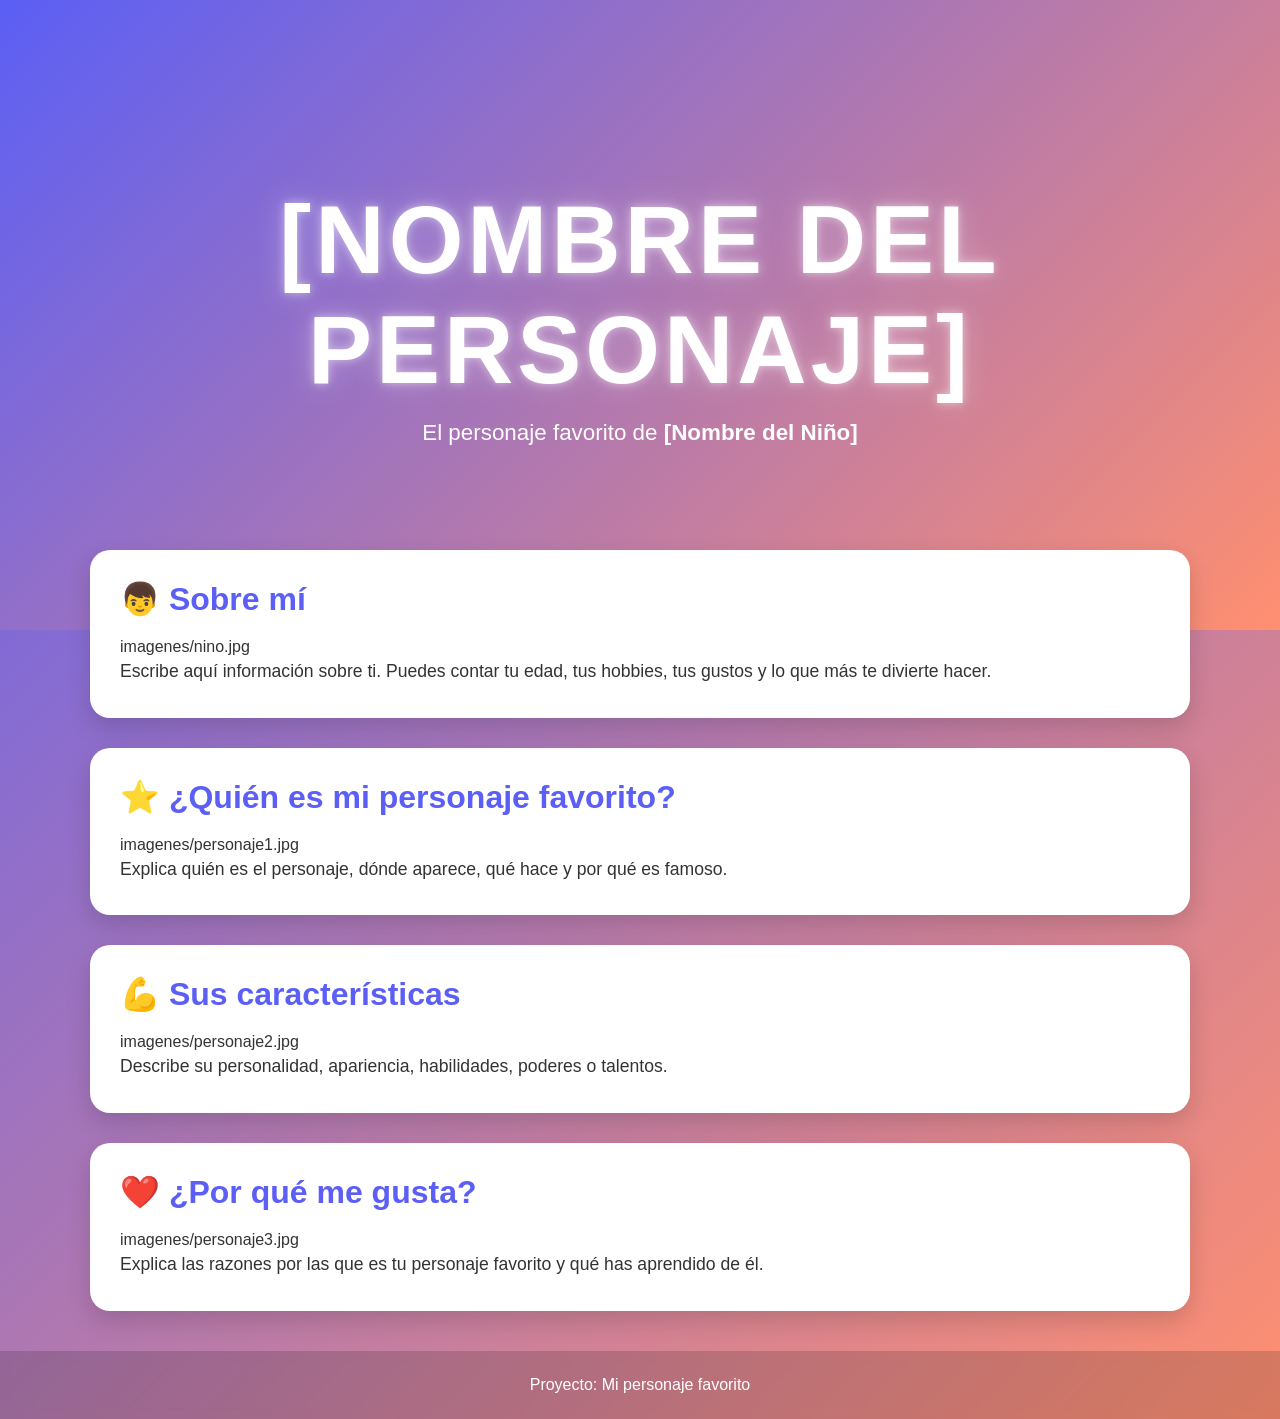
==== docs/personajeFavorito/index.html @ 9b85f7a7 "Automated update" ====
<!DOCTYPE html>
<html lang="es">

<head>
    <meta charset="UTF-8">
    <meta name="viewport" content="width=device-width, initial-scale=1.0">
    <title>[Nombre del Personaje]</title>
    <link rel="stylesheet" href="style.css">
</head>

<body>

    <header class="hero">
        <div class="hero-content">
            <h1>[NOMBRE DEL PERSONAJE]</h1>
            <p>El personaje favorito de <strong>[Nombre del Niño]</strong></p>
        </div>
    </header>

    <main>

        <section class="card">
            <h2>👦 Sobre mí</h2>
            imagenes/nino.jpg

            <p>
                Escribe aquí información sobre ti.
                Puedes contar tu edad, tus hobbies,
                tus gustos y lo que más te divierte hacer.
            </p>
        </section>

        <section class="card">
            <h2>⭐ ¿Quién es mi personaje favorito?</h2>
            imagenes/personaje1.jpg

            <p>
                Explica quién es el personaje, dónde aparece,
                qué hace y por qué es famoso.
            </p>
        </section>

        <section class="card">
            <h2>💪 Sus características</h2>
            imagenes/personaje2.jpg

            <p>
                Describe su personalidad, apariencia,
                habilidades, poderes o talentos.
            </p>
        </section>

        <section class="card">
            <h2>❤️ ¿Por qué me gusta?</h2>
            imagenes/personaje3.jpg

            <p>
                Explica las razones por las que es tu personaje favorito
                y qué has aprendido de él.
            </p>
        </section>

    </main>

    <footer>
        <p>Proyecto: Mi personaje favorito</p>
    </footer>

</body>

</html>
---- docs/personajeFavorito/style.css ----
/*======================================
  PALETA DE COLORES
======================================*/
:root {
    --color-primario: #5b5ff5;
    --color-secundario: #ff8f70;
}

/*======================================
  CONFIGURACIÓN GENERAL
======================================*/
* {
    margin: 0;
    padding: 0;
    box-sizing: border-box;
}

body {
    font-family: "Segoe UI", Arial, sans-serif;

    background: linear-gradient(
        135deg,
        var(--color-primario),
        var(--color-secundario)
    );

    min-height: 100vh;
    color: #333;
}

/*======================================
  HERO
======================================*/
.hero {
    height: 70vh;

    display: flex;
    justify-content: center;
    align-items: center;

    text-align: center;

    background: linear-gradient(
        135deg,
        var(--color-primario),
        var(--color-secundario)
    );

    color: white;
}

.hero-content {
    animation: aparecer 1.5s ease;
}

.hero h1 {
    font-size: clamp(3rem, 8vw, 6rem);
    letter-spacing: 4px;
    text-transform: uppercase;

    text-shadow:
        0 0 10px rgba(255,255,255,.5),
        0 0 30px rgba(255,255,255,.3);

    animation: flotar 3s ease-in-out infinite;
}

.hero p {
    font-size: 1.4rem;
    margin-top: 15px;
}

/*======================================
  CONTENEDOR
======================================*/
main {
    width: 90%;
    max-width: 1100px;

    margin: -80px auto 40px;
}

/*======================================
  TARJETAS
======================================*/
.card {
    background: white;

    margin-bottom: 30px;
    padding: 30px;

    border-radius: 20px;

    box-shadow: 0 10px 25px rgba(0,0,0,.15);

    transition: .3s;
}

.card:hover {
    transform: translateY(-8px);
}

.card h2 {
    color: var(--color-primario);
    margin-bottom: 20px;
    font-size: 2rem;
}

.card img {
    width: 100%;
    max-width: 450px;

    display: block;
    margin: 20px auto;

    border-radius: 15px;

    transition: .4s;
}

.card img:hover {
    transform: scale(1.05);
}

.card p {
    font-size: 1.1rem;
    line-height: 1.8;
}

/*======================================
  FOOTER
======================================*/
footer {
    text-align: center;

    padding: 25px;

    color: white;

    background: rgba(0,0,0,.15);

    backdrop-filter: blur(5px);
}

/*======================================
  ANIMACIONES
======================================*/
@keyframes aparecer {
    from {
        opacity: 0;
        transform: translateY(40px);
    }

    to {
        opacity: 1;
        transform: translateY(0);
    }
}

@keyframes flotar {
    0% {
        transform: translateY(0);
    }

    50% {
        transform: translateY(-10px);
    }

    100% {
        transform: translateY(0);
    }
}

/*======================================
  RESPONSIVE
======================================*/
@media (max-width: 768px) {

    .hero {
        height: 55vh;
    }

    .hero p {
        font-size: 1rem;
    }

    .card {
        padding: 20px;
    }

    .card h2 {
        font-size: 1.5rem;
    }
}
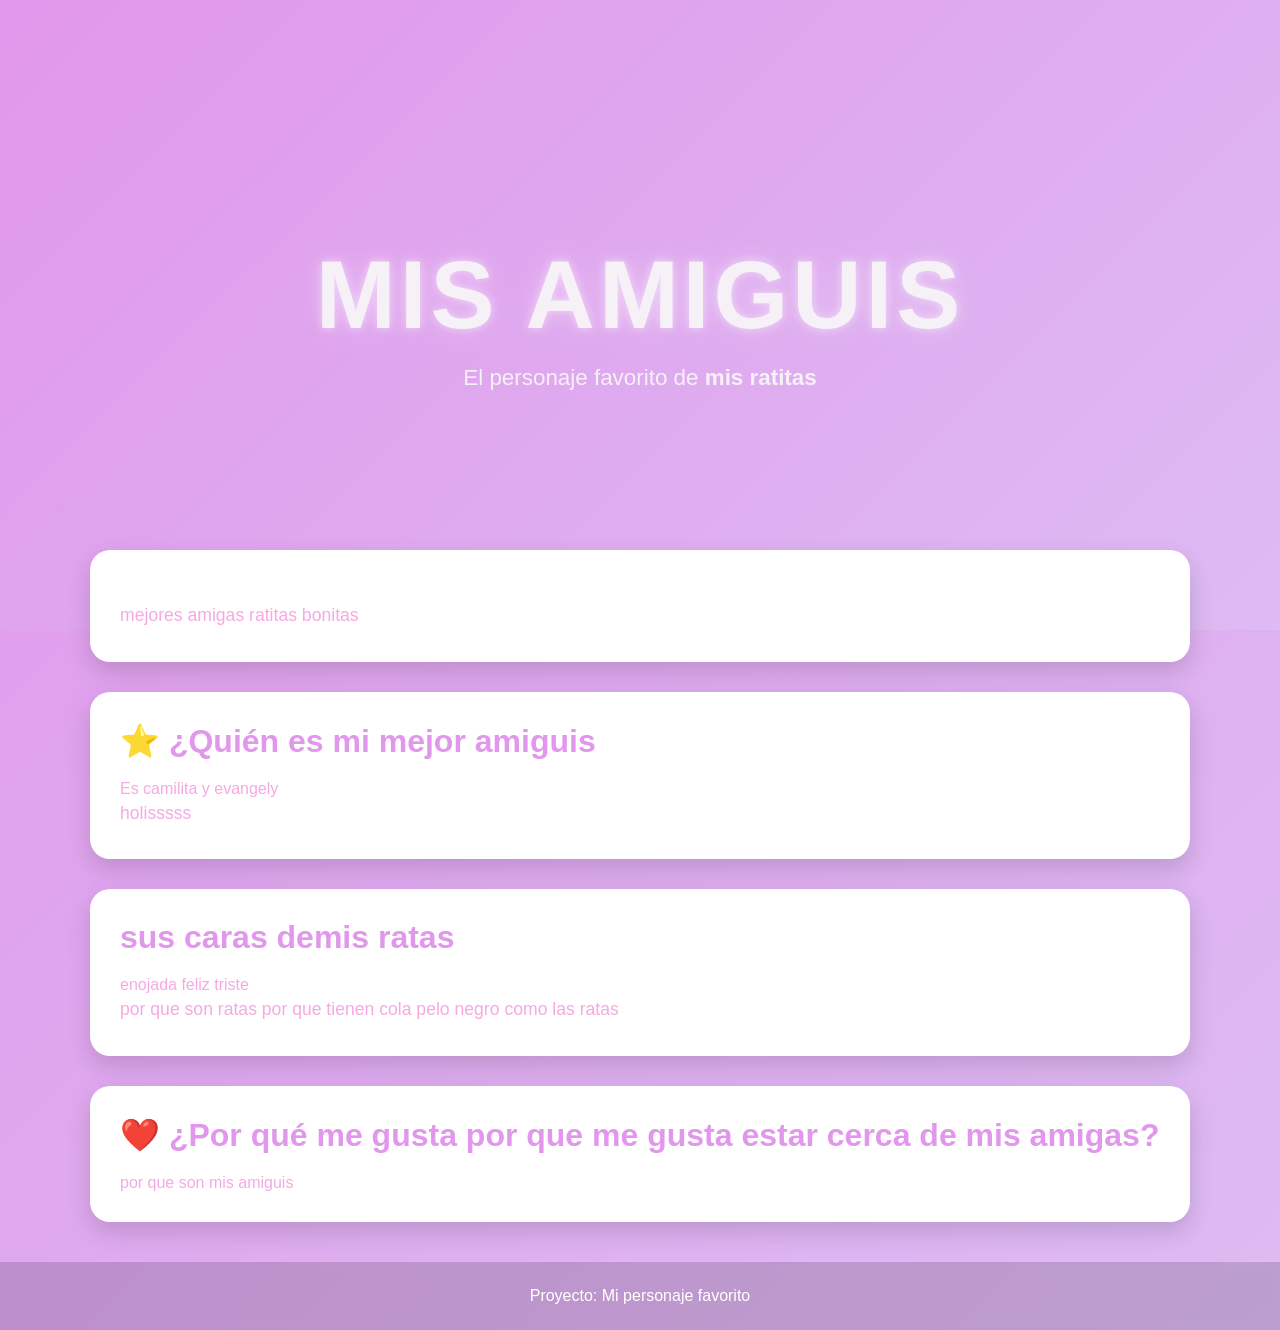
==== commit 9adcde73: "hola" ====
--- a/docs/personajeFavorito/index.html
+++ b/docs/personajeFavorito/index.html
@@ -12,51 +12,46 @@
 
     <header class="hero">
         <div class="hero-content">
-            <h1>[NOMBRE DEL PERSONAJE]</h1>
-            <p>El personaje favorito de <strong>[Nombre del Niño]</strong></p>
+            <h1>mis Amiguis</h1>
+            <p>El personaje favorito de <strong>mis ratitas</strong></p>
         </div>
     </header>
 
     <main>
 
         <section class="card">
-            <h2>👦 Sobre mí</h2>
-            imagenes/nino.jpg
+            <h2></h2>
+            
 
-            <p>
-                Escribe aquí información sobre ti.
-                Puedes contar tu edad, tus hobbies,
-                tus gustos y lo que más te divierte hacer.
+            <p>mejores amigas
+               ratitas bonitas
             </p>
         </section>
 
         <section class="card">
-            <h2>⭐ ¿Quién es mi personaje favorito?</h2>
-            imagenes/personaje1.jpg
+            <h2>⭐ ¿Quién es mi mejor amiguis </h2>
+            Es camilita y evangely
 
             <p>
-                Explica quién es el personaje, dónde aparece,
-                qué hace y por qué es famoso.
+               holisssss
             </p>
         </section>
 
         <section class="card">
-            <h2>💪 Sus características</h2>
-            imagenes/personaje2.jpg
+            <h2>sus caras demis ratas</h2>
+             enojada feliz  triste
 
             <p>
-                Describe su personalidad, apariencia,
-                habilidades, poderes o talentos.
+                por que son ratas por que tienen cola pelo  negro como las ratas
             </p>
         </section>
 
         <section class="card">
-            <h2>❤️ ¿Por qué me gusta?</h2>
-            imagenes/personaje3.jpg
+            <h2>❤️ ¿Por qué me gusta por que me gusta estar cerca de mis amigas?</h2>
+            por que  son mis amiguis
 
             <p>
-                Explica las razones por las que es tu personaje favorito
-                y qué has aprendido de él.
+    
             </p>
         </section>
 
--- a/docs/personajeFavorito/style.css
+++ b/docs/personajeFavorito/style.css
@@ -2,8 +2,8 @@
   PALETA DE COLORES
 ======================================*/
 :root {
-    --color-primario: #5b5ff5;
-    --color-secundario: #ff8f70;
+    --color-primario: #e197eb;
+    --color-secundario: #ddbbf3;
 }
 
 /*======================================
@@ -25,7 +25,7 @@
     );
 
     min-height: 100vh;
-    color: #333;
+    color: #f7a8e3;
 }
 
 /*======================================
@@ -46,7 +46,7 @@
         var(--color-secundario)
     );
 
-    color: white;
+    color: rgb(246, 240, 247);
 }
 
 .hero-content {
